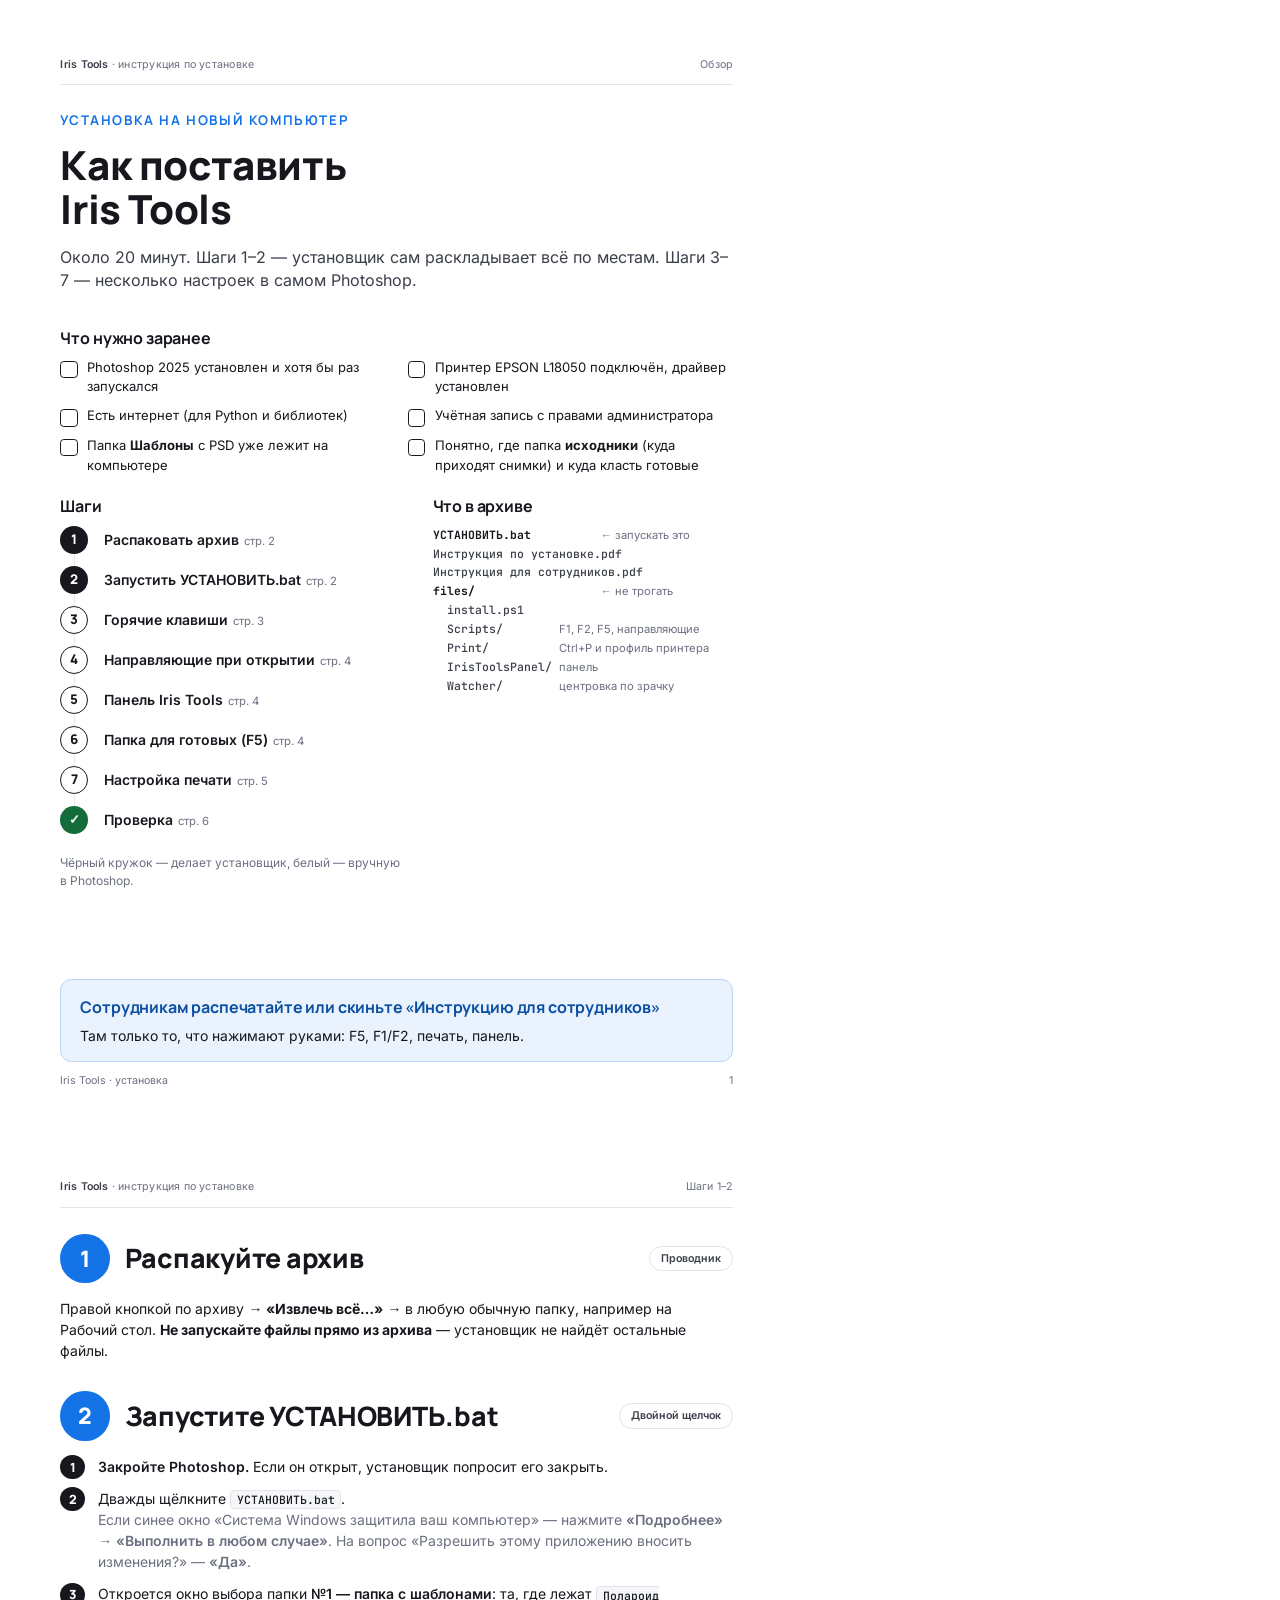
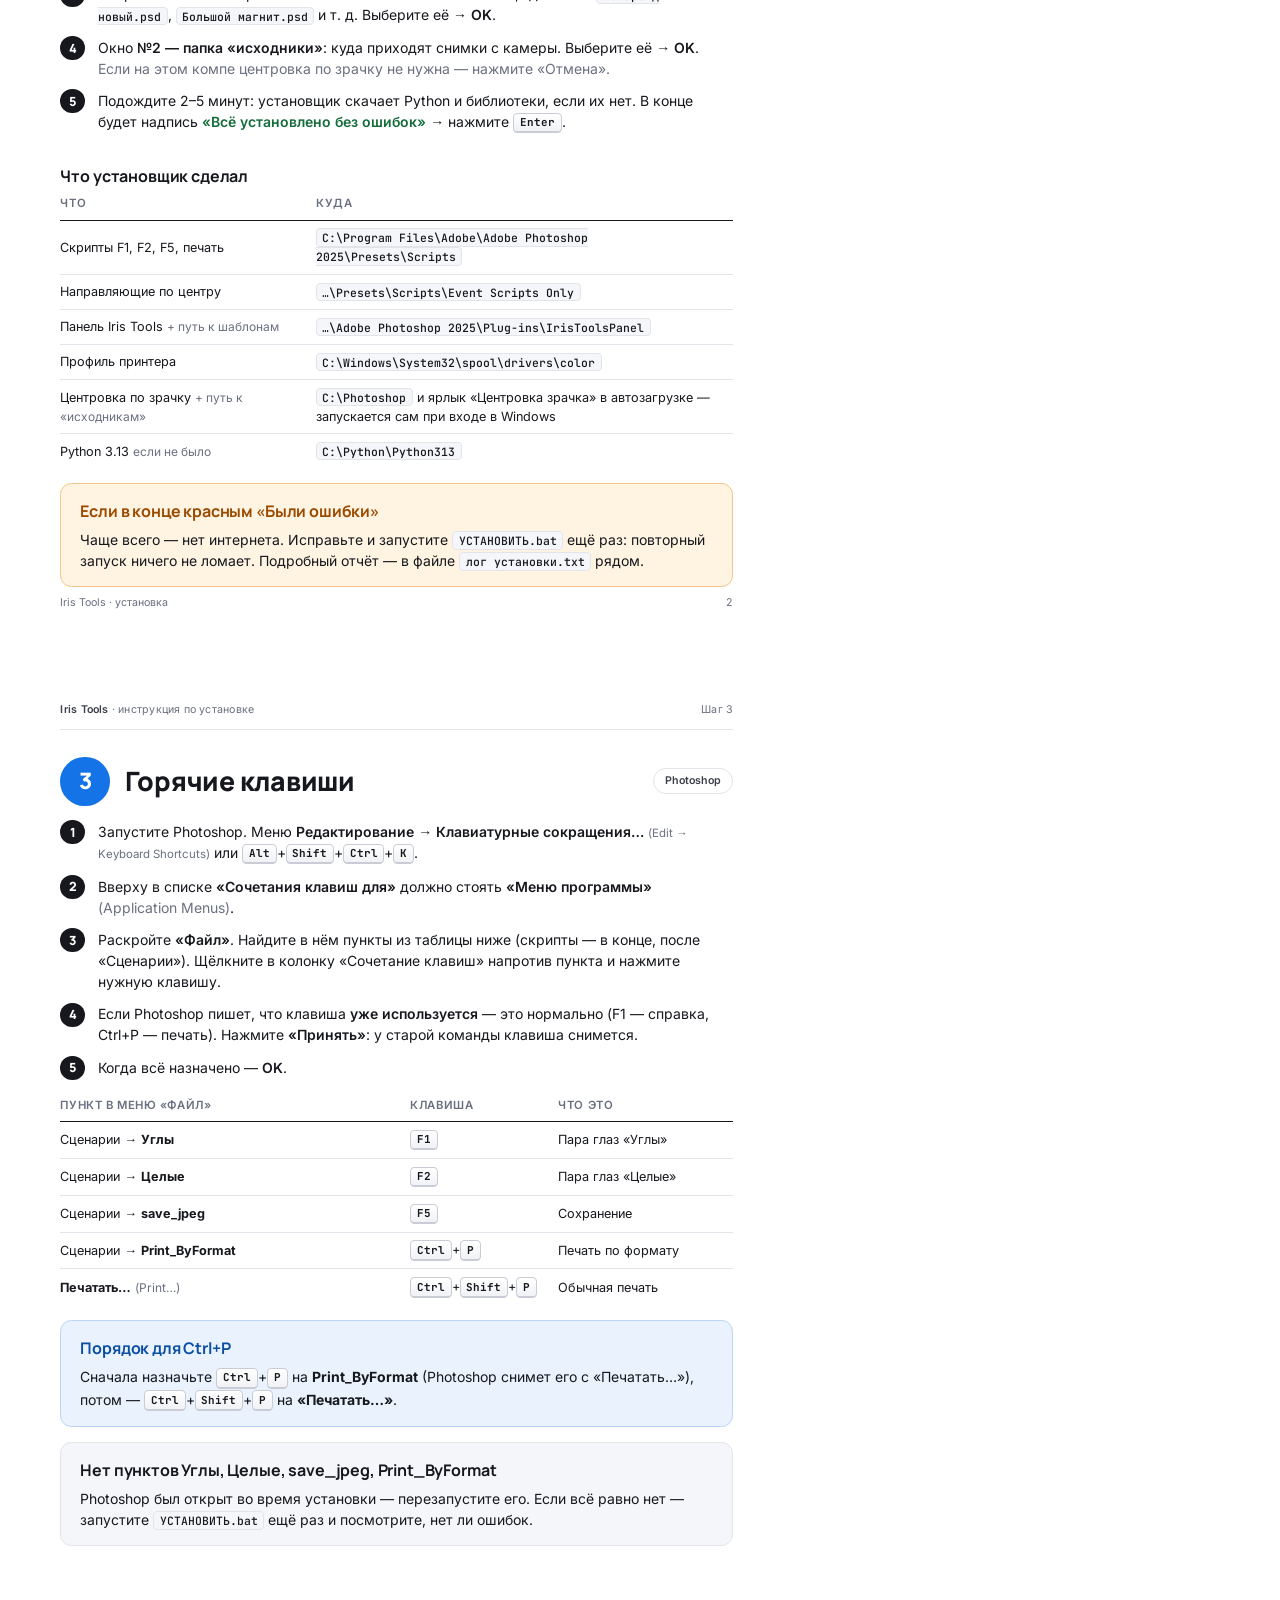
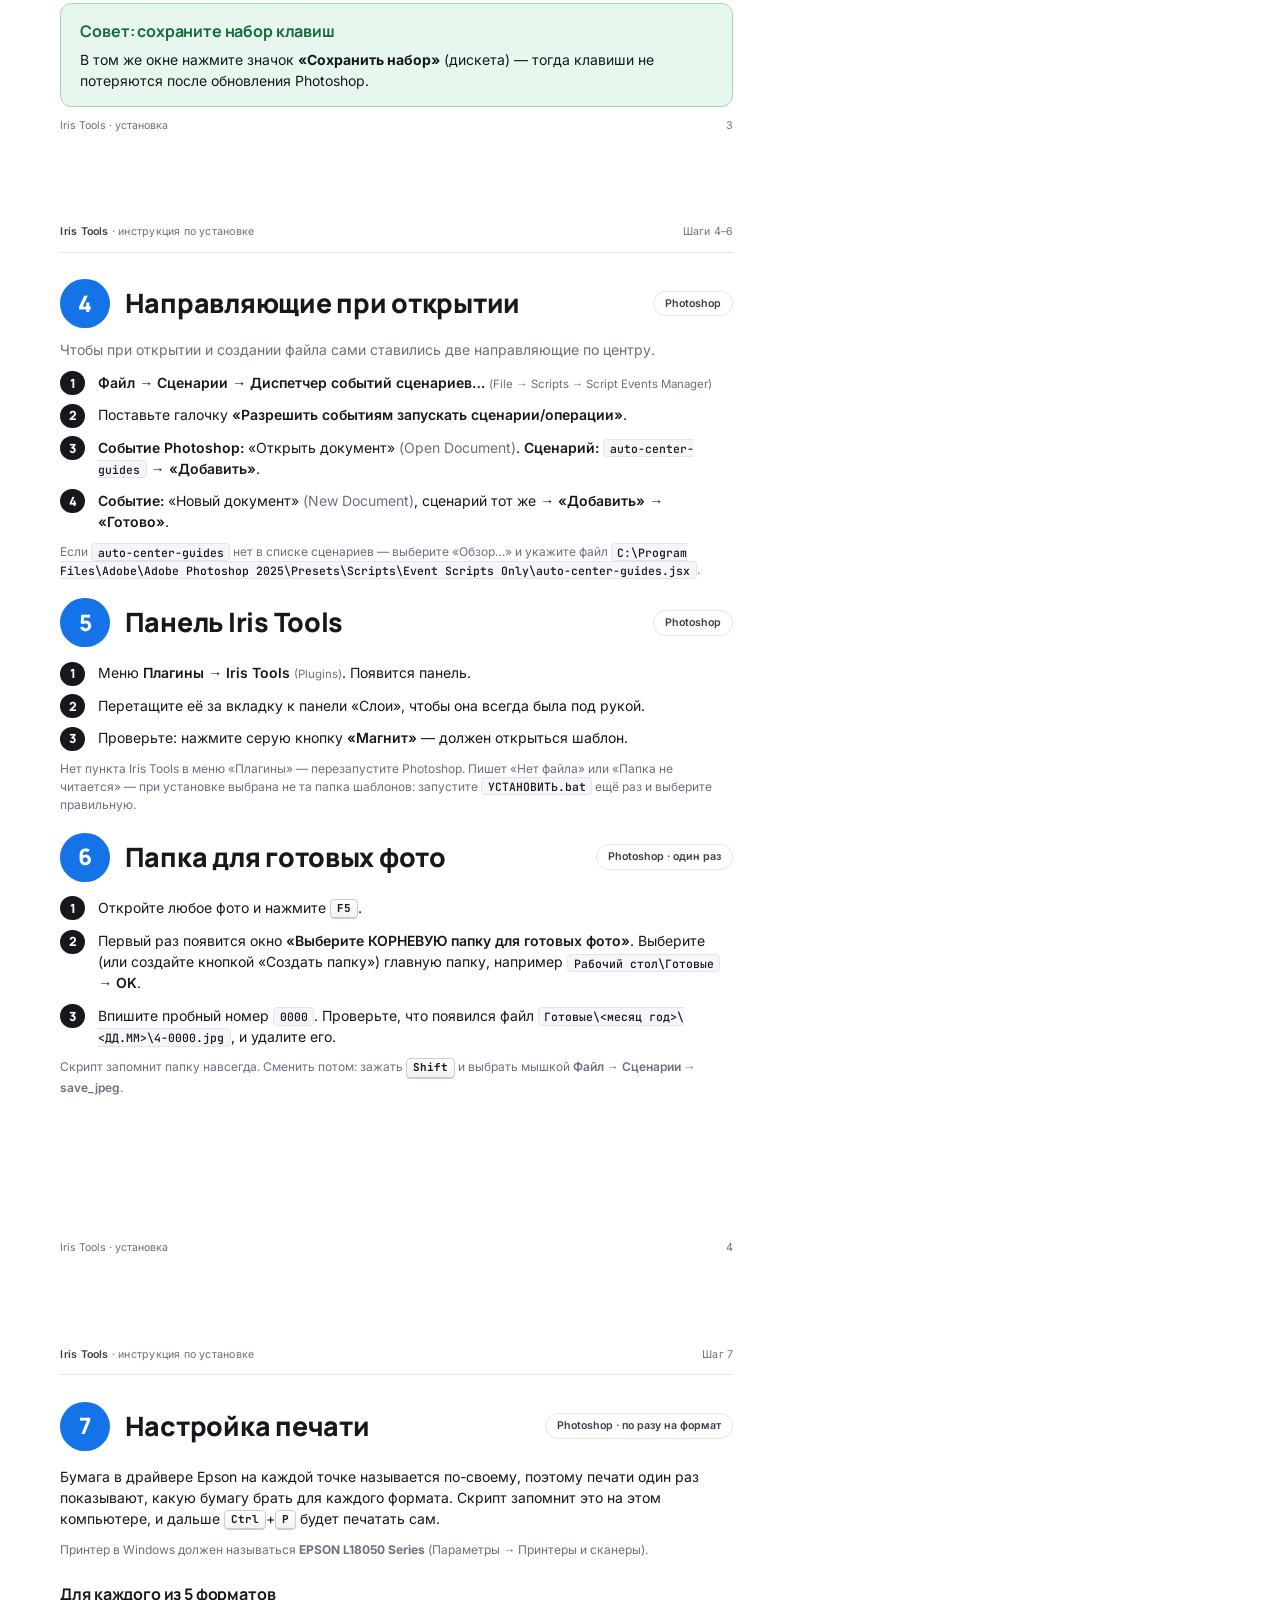
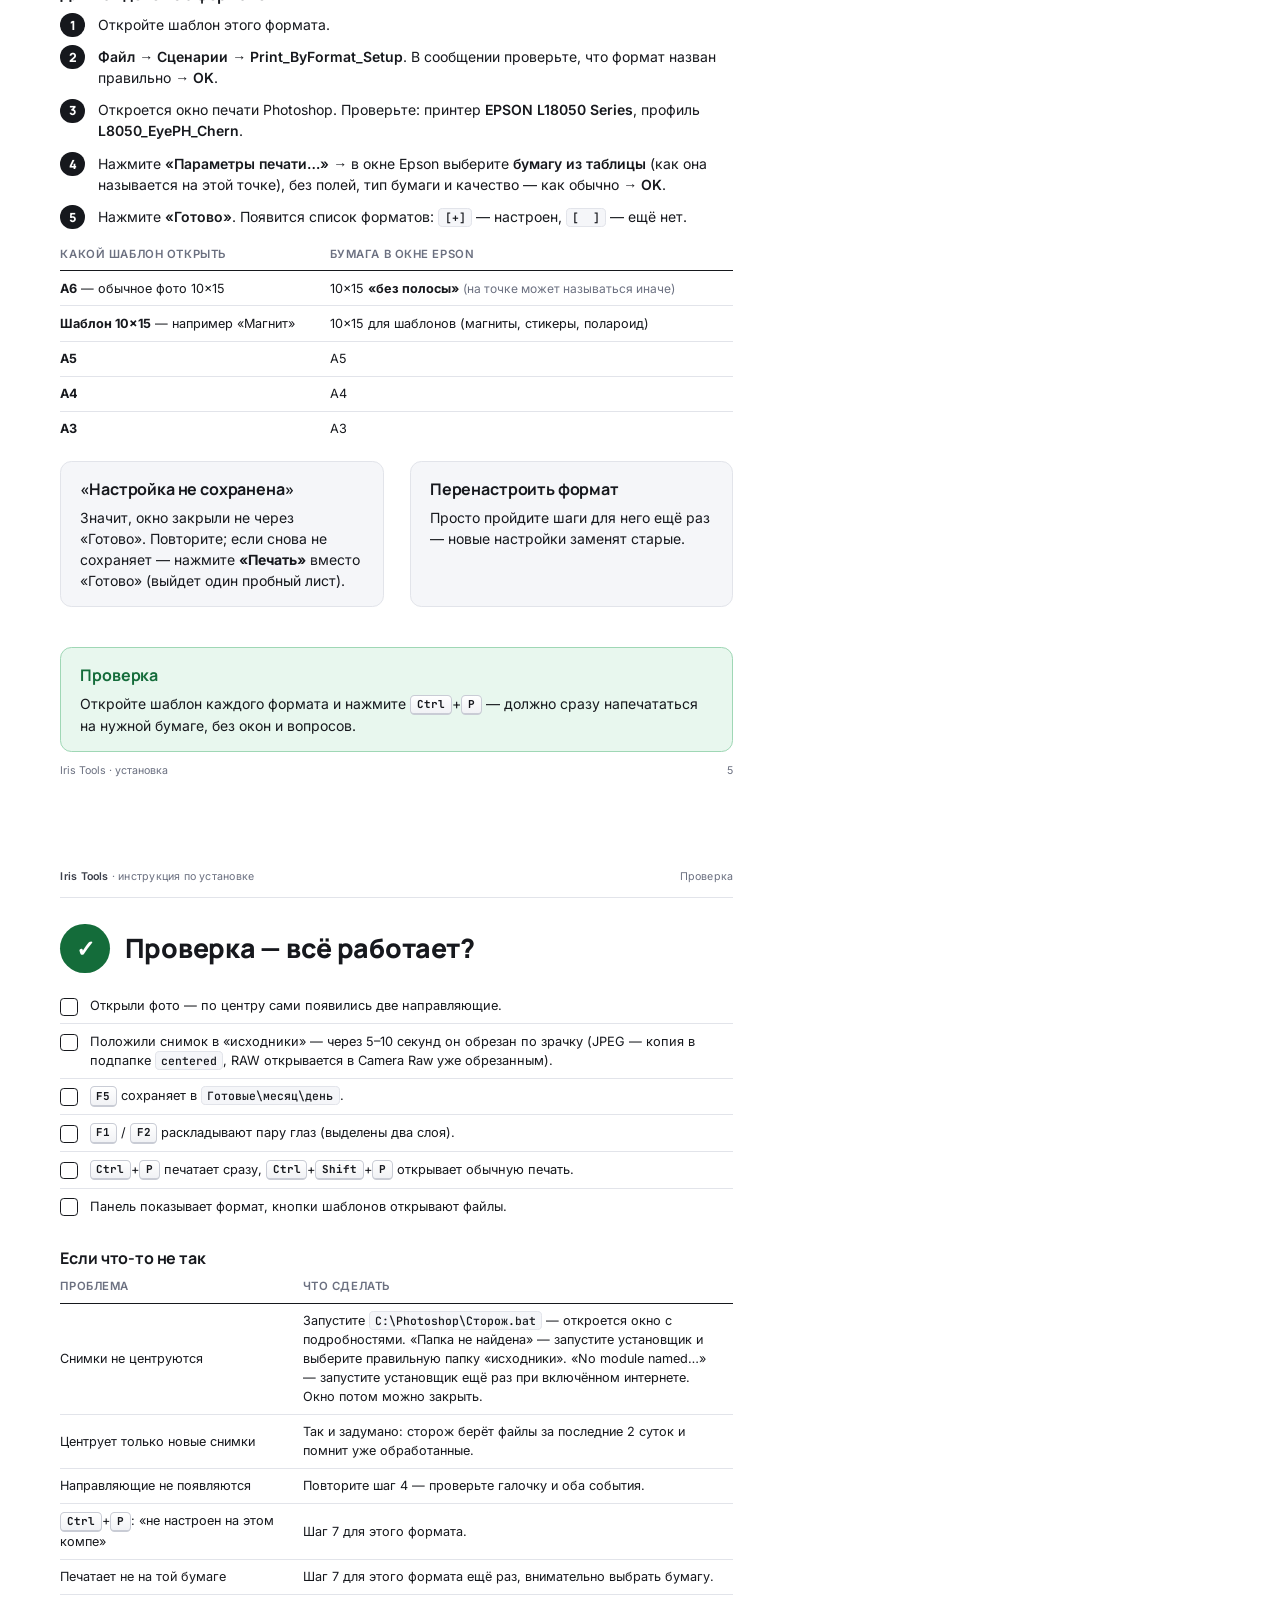
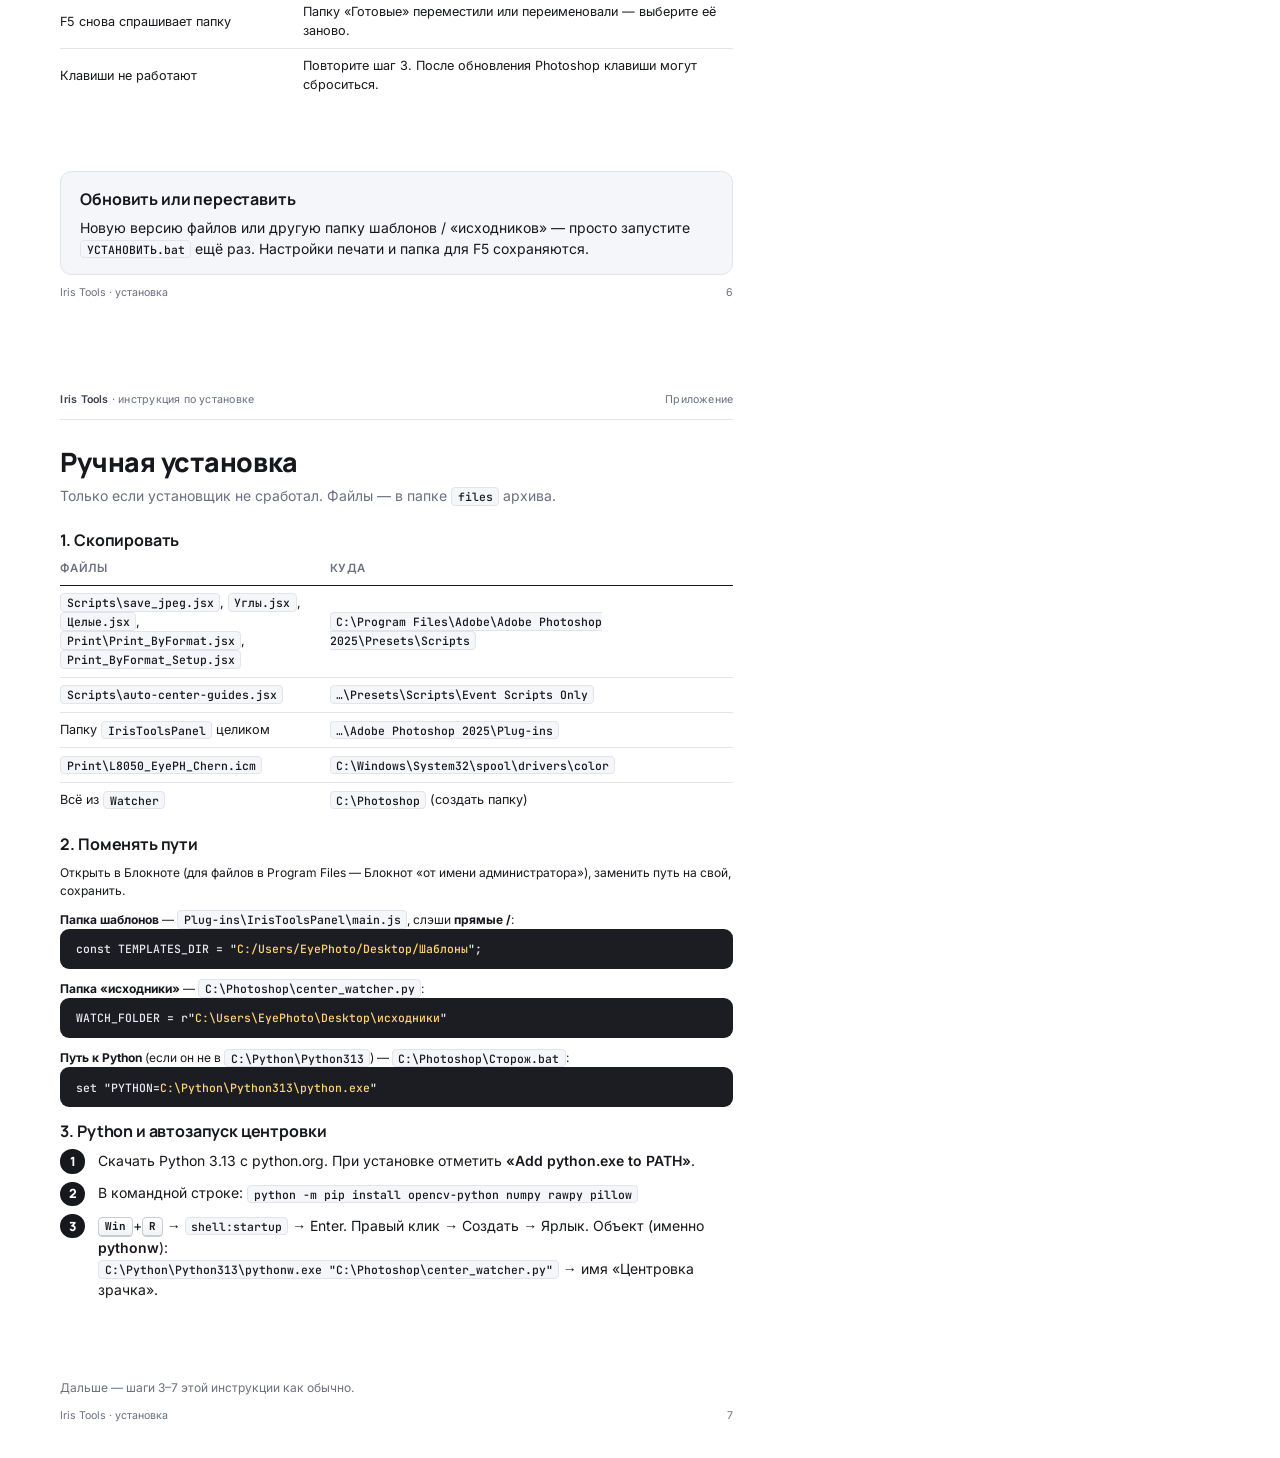
==== docs/install.html @ a79045b7 "Iris Tools bundle: one-click installer and staff/installation PDF guides - УСТАНОВИТЬ.bat + files/in" ====
<!doctype html>
<html lang="ru">
<head>
<meta charset="utf-8">
<title>Iris Tools — инструкция по установке</title>
<link rel="stylesheet" href="style.css">
<style>
  .hero .kicker {
    font-family: "Manrope", sans-serif; font-weight: 700; font-size: 10pt;
    color: var(--accent); letter-spacing: .12em; text-transform: uppercase; margin-bottom: 3mm;
  }
  .hero h1 { margin-bottom: 4mm; }

  .need { display: grid; grid-template-columns: 1fr 1fr; gap: 2.5mm 6mm; margin-bottom: 5mm; }
  .need div { display: flex; gap: 2.5mm; font-size: 9.8pt; }
  .need div::before {
    content: ""; flex: none; width: 4mm; height: 4mm; margin-top: .8mm;
    border: 1.4px solid var(--ink); border-radius: 1mm;
  }

  .road { display: flex; flex-direction: column; gap: 0; }
  .road .st { display: flex; gap: 4mm; align-items: flex-start; position: relative; padding-bottom: 3.2mm; }
  .road .st:not(:last-child)::after {
    content: ""; position: absolute; left: 3.6mm; top: 7.6mm; bottom: 0; width: 1.4px; background: var(--line);
  }
  .road .num {
    flex: none; width: 7.4mm; height: 7.4mm; border-radius: 50%; background: var(--ink); color: #fff;
    font-family: "Manrope", sans-serif; font-weight: 800; font-size: 10pt;
    display: flex; align-items: center; justify-content: center;
  }
  .road .num.pc { background: #fff; color: var(--ink); border: 1.4px solid var(--ink); }
  .road .tx { padding-top: .8mm; }
  .road .tx b { font-weight: 600; }
  .road .tx .where { font-size: 8.5pt; color: var(--muted); margin-left: 1.5mm; }

  .filetree { font-family: "JetBrains Mono", monospace; font-size: 8.6pt; line-height: 1.65; margin: 0; white-space: pre; color: var(--ink-2); }
  .filetree b { color: var(--ink); font-weight: 700; }
  .filetree i { font-style: normal; color: var(--muted); font-family: "Inter", sans-serif; font-size: 8.4pt; }

  .stephead { display: flex; align-items: center; gap: 4mm; margin-bottom: 4mm; }
  .stephead .where {
    margin-left: auto; font-size: 8pt; font-weight: 600; padding: 1mm 3mm; border-radius: 10mm;
    border: 1px solid var(--line); color: var(--ink-2); white-space: nowrap;
  }
  .block { margin-bottom: 5mm; }

  .menu { font-weight: 600; }
  .menu .en { font-weight: 400; color: var(--muted); font-size: 8.6pt; }

  .check { list-style: none; padding: 0; margin: 0 0 4mm; }
  .check li { display: flex; gap: 3mm; padding: 2mm 0; border-bottom: 1px solid var(--line); font-size: 9.6pt; }
  .check li::before {
    content: ""; flex: none; width: 4.2mm; height: 4.2mm; margin-top: .5mm;
    border: 1.4px solid var(--ink); border-radius: 1mm;
  }
  .check li:last-child { border-bottom: none; }
</style>
</head>
<body>

<!-- ======================= 1. ОБЗОР ======================= -->
<section class="page">
  <div class="runhead"><span><b>Iris Tools</b> · инструкция по установке</span><span>Обзор</span></div>

  <div class="hero" style="margin-bottom:6mm">
    <div class="kicker">Установка на новый компьютер</div>
    <h1>Как поставить<br>Iris Tools</h1>
    <p class="lead">Около 20 минут. Шаги 1–2 — установщик сам раскладывает всё по местам. Шаги 3–7 — несколько настроек в самом Photoshop.</p>
  </div>

  <h3>Что нужно заранее</h3>
  <div class="need">
    <div><span>Photoshop 2025 установлен и хотя бы раз запускался</span></div>
    <div><span>Принтер EPSON L18050 подключён, драйвер установлен</span></div>
    <div><span>Есть интернет (для Python и библиотек)</span></div>
    <div><span>Учётная запись с правами администратора</span></div>
    <div><span>Папка <b>Шаблоны</b> с PSD уже лежит на компьютере</span></div>
    <div><span>Понятно, где папка <b>исходники</b> (куда приходят снимки) и куда класть готовые</span></div>
  </div>

  <div class="cols">
    <div style="flex:1.15">
      <h3>Шаги</h3>
      <div class="road">
        <div class="st"><div class="num">1</div><div class="tx"><b>Распаковать архив</b><span class="where">стр. 2</span></div></div>
        <div class="st"><div class="num">2</div><div class="tx"><b>Запустить УСТАНОВИТЬ.bat</b><span class="where">стр. 2</span></div></div>
        <div class="st"><div class="num pc">3</div><div class="tx"><b>Горячие клавиши</b><span class="where">стр. 3</span></div></div>
        <div class="st"><div class="num pc">4</div><div class="tx"><b>Направляющие при открытии</b><span class="where">стр. 4</span></div></div>
        <div class="st"><div class="num pc">5</div><div class="tx"><b>Панель Iris Tools</b><span class="where">стр. 4</span></div></div>
        <div class="st"><div class="num pc">6</div><div class="tx"><b>Папка для готовых (F5)</b><span class="where">стр. 4</span></div></div>
        <div class="st"><div class="num pc">7</div><div class="tx"><b>Настройка печати</b><span class="where">стр. 5</span></div></div>
        <div class="st"><div class="num" style="background:var(--ok)">✓</div><div class="tx"><b>Проверка</b><span class="where">стр. 6</span></div></div>
      </div>
      <p class="small muted" style="margin-top:2mm">Чёрный кружок — делает установщик, белый — вручную в Photoshop.</p>
    </div>
    <div>
      <h3>Что в архиве</h3>
<pre class="filetree"><b>УСТАНОВИТЬ.bat</b>          <i>← запускать это</i>
Инструкция по установке.pdf
Инструкция для сотрудников.pdf
<b>files/</b>                  <i>← не трогать</i>
  install.ps1
  Scripts/        <i>F1, F2, F5, направляющие</i>
  Print/          <i>Ctrl+P и профиль принтера</i>
  IrisToolsPanel/ <i>панель</i>
  Watcher/        <i>центровка по зрачку</i></pre>
    </div>
  </div>

  <div class="callout info mt-auto mb0">
    <h3>Сотрудникам распечатайте или скиньте «Инструкцию для сотрудников»</h3>
    <p>Там только то, что нажимают руками: F5, F1/F2, печать, панель.</p>
  </div>
  <div class="folio"><span>Iris Tools · установка</span><span>1</span></div>
</section>

<!-- ======================= 2. УСТАНОВЩИК ======================= -->
<section class="page">
  <div class="runhead"><span><b>Iris Tools</b> · инструкция по установке</span><span>Шаги 1–2</span></div>

  <div class="block">
    <div class="stephead"><div class="step-no">1</div><h2>Распакуйте архив</h2><span class="where">Проводник</span></div>
    <p>Правой кнопкой по архиву → <b>«Извлечь всё…»</b> → в любую обычную папку, например на Рабочий стол. <b>Не запускайте файлы прямо из архива</b> — установщик не найдёт остальные файлы.</p>
  </div>

  <div class="block">
    <div class="stephead"><div class="step-no">2</div><h2>Запустите УСТАНОВИТЬ.bat</h2><span class="where">Двойной щелчок</span></div>
    <ol class="steps">
      <li><b>Закройте Photoshop.</b> Если он открыт, установщик попросит его закрыть.</li>
      <li>Дважды щёлкните <code>УСТАНОВИТЬ.bat</code>.<br>
        <span class="muted">Если синее окно «Система Windows защитила ваш компьютер» — нажмите <b>«Подробнее»</b> → <b>«Выполнить в любом случае»</b>. На вопрос «Разрешить этому приложению вносить изменения?» — <b>«Да»</b>.</span></li>
      <li>Откроется окно выбора папки <b>№1 — папка с шаблонами</b>: та, где лежат <code>Полароид новый.psd</code>, <code>Большой магнит.psd</code> и т. д. Выберите её → <b>OK</b>.</li>
      <li>Окно <b>№2 — папка «исходники»</b>: куда приходят снимки с камеры. Выберите её → <b>OK</b>.<br>
        <span class="muted">Если на этом компе центровка по зрачку не нужна — нажмите «Отмена».</span></li>
      <li>Подождите 2–5 минут: установщик скачает Python и библиотеки, если их нет. В конце будет надпись <b style="color:var(--ok)">«Всё установлено без ошибок»</b> → нажмите <span class="key">Enter</span>.</li>
    </ol>
  </div>

  <h3>Что установщик сделал</h3>
  <table class="t">
    <thead><tr><th style="width:38%">Что</th><th>Куда</th></tr></thead>
    <tbody>
      <tr><td>Скрипты F1, F2, F5, печать</td><td><code>C:\Program Files\Adobe\Adobe Photoshop 2025\Presets\Scripts</code></td></tr>
      <tr><td>Направляющие по центру</td><td><code>…\Presets\Scripts\Event Scripts Only</code></td></tr>
      <tr><td>Панель Iris Tools <span class="muted small">+ путь к шаблонам</span></td><td><code>…\Adobe Photoshop 2025\Plug-ins\IrisToolsPanel</code></td></tr>
      <tr><td>Профиль принтера</td><td><code>C:\Windows\System32\spool\drivers\color</code></td></tr>
      <tr><td>Центровка по зрачку <span class="muted small">+ путь к «исходникам»</span></td><td><code>C:\Photoshop</code> и ярлык «Центровка зрачка» в автозагрузке — запускается сам при входе в Windows</td></tr>
      <tr><td>Python 3.13 <span class="muted small">если не было</span></td><td><code>C:\Python\Python313</code></td></tr>
    </tbody>
  </table>

  <div class="callout important mt-auto mb0">
    <h3>Если в конце красным «Были ошибки»</h3>
    <p>Чаще всего — нет интернета. Исправьте и запустите <code>УСТАНОВИТЬ.bat</code> ещё раз: повторный запуск ничего не ломает. Подробный отчёт — в файле <code>лог установки.txt</code> рядом.</p>
  </div>
  <div class="folio"><span>Iris Tools · установка</span><span>2</span></div>
</section>

<!-- ======================= 3. ГОРЯЧИЕ КЛАВИШИ ======================= -->
<section class="page">
  <div class="runhead"><span><b>Iris Tools</b> · инструкция по установке</span><span>Шаг 3</span></div>

  <div class="stephead"><div class="step-no">3</div><h2>Горячие клавиши</h2><span class="where">Photoshop</span></div>

  <ol class="steps">
    <li>Запустите Photoshop. Меню <span class="menu">Редактирование → Клавиатурные сокращения… <span class="en">(Edit → Keyboard Shortcuts)</span></span> или <span class="key">Alt</span>+<span class="key">Shift</span>+<span class="key">Ctrl</span>+<span class="key">K</span>.</li>
    <li>Вверху в списке <b>«Сочетания клавиш для»</b> должно стоять <b>«Меню программы»</b> <span class="muted">(Application Menus)</span>.</li>
    <li>Раскройте <b>«Файл»</b>. Найдите в нём пункты из таблицы ниже (скрипты — в конце, после «Сценарии»). Щёлкните в колонку «Сочетание клавиш» напротив пункта и нажмите нужную клавишу.</li>
    <li>Если Photoshop пишет, что клавиша <b>уже используется</b> — это нормально (F1 — справка, Ctrl+P — печать). Нажмите <b>«Принять»</b>: у старой команды клавиша снимется.</li>
    <li>Когда всё назначено — <b>OK</b>.</li>
  </ol>

  <table class="t" style="margin-top:2mm">
    <thead><tr><th style="width:52%">Пункт в меню «Файл»</th><th style="width:22%">Клавиша</th><th>Что это</th></tr></thead>
    <tbody>
      <tr><td>Сценарии → <b>Углы</b></td><td><span class="key">F1</span></td><td>Пара глаз «Углы»</td></tr>
      <tr><td>Сценарии → <b>Целые</b></td><td><span class="key">F2</span></td><td>Пара глаз «Целые»</td></tr>
      <tr><td>Сценарии → <b>save_jpeg</b></td><td><span class="key">F5</span></td><td>Сохранение</td></tr>
      <tr><td>Сценарии → <b>Print_ByFormat</b></td><td><span class="key">Ctrl</span>+<span class="key">P</span></td><td>Печать по формату</td></tr>
      <tr><td><b>Печатать…</b> <span class="muted small">(Print…)</span></td><td><span class="key">Ctrl</span>+<span class="key">Shift</span>+<span class="key">P</span></td><td>Обычная печать</td></tr>
    </tbody>
  </table>

  <div class="callout info">
    <h3>Порядок для Ctrl+P</h3>
    <p>Сначала назначьте <span class="key">Ctrl</span>+<span class="key">P</span> на <b>Print_ByFormat</b> (Photoshop снимет его с «Печатать…»), потом — <span class="key">Ctrl</span>+<span class="key">Shift</span>+<span class="key">P</span> на <b>«Печатать…»</b>.</p>
  </div>

  <div class="callout">
    <h3>Нет пунктов Углы, Целые, save_jpeg, Print_ByFormat</h3>
    <p>Photoshop был открыт во время установки — перезапустите его. Если всё равно нет — запустите <code>УСТАНОВИТЬ.bat</code> ещё раз и посмотрите, нет ли ошибок.</p>
  </div>

  <div class="callout good mt-auto mb0">
    <h3>Совет: сохраните набор клавиш</h3>
    <p>В том же окне нажмите значок <b>«Сохранить набор»</b> (дискета) — тогда клавиши не потеряются после обновления Photoshop.</p>
  </div>
  <div class="folio"><span>Iris Tools · установка</span><span>3</span></div>
</section>

<!-- ======================= 4. СОБЫТИЯ, ПАНЕЛЬ, F5 ======================= -->
<section class="page">
  <div class="runhead"><span><b>Iris Tools</b> · инструкция по установке</span><span>Шаги 4–6</span></div>

  <div class="block">
    <div class="stephead"><div class="step-no">4</div><h2>Направляющие при открытии</h2><span class="where">Photoshop</span></div>
    <p class="muted" style="margin-top:-1mm">Чтобы при открытии и создании файла сами ставились две направляющие по центру.</p>
    <ol class="steps">
      <li><span class="menu">Файл → Сценарии → Диспетчер событий сценариев… <span class="en">(File → Scripts → Script Events Manager)</span></span></li>
      <li>Поставьте галочку <b>«Разрешить событиям запускать сценарии/операции»</b>.</li>
      <li><b>Событие Photoshop:</b> «Открыть документ» <span class="muted">(Open Document)</span>. <b>Сценарий:</b> <code>auto-center-guides</code> → <b>«Добавить»</b>.</li>
      <li><b>Событие:</b> «Новый документ» <span class="muted">(New Document)</span>, сценарий тот же → <b>«Добавить»</b> → <b>«Готово»</b>.</li>
    </ol>
    <p class="small muted mb0">Если <code>auto-center-guides</code> нет в списке сценариев — выберите «Обзор…» и укажите файл <code>C:\Program Files\Adobe\Adobe Photoshop 2025\Presets\Scripts\Event Scripts Only\auto-center-guides.jsx</code>.</p>
  </div>

  <div class="block">
    <div class="stephead"><div class="step-no">5</div><h2>Панель Iris Tools</h2><span class="where">Photoshop</span></div>
    <ol class="steps">
      <li>Меню <span class="menu">Плагины → Iris Tools <span class="en">(Plugins)</span></span>. Появится панель.</li>
      <li>Перетащите её за вкладку к панели «Слои», чтобы она всегда была под рукой.</li>
      <li>Проверьте: нажмите серую кнопку <b>«Магнит»</b> — должен открыться шаблон.</li>
    </ol>
    <p class="small muted mb0">Нет пункта Iris Tools в меню «Плагины» — перезапустите Photoshop. Пишет «Нет файла» или «Папка не читается» — при установке выбрана не та папка шаблонов: запустите <code>УСТАНОВИТЬ.bat</code> ещё раз и выберите правильную.</p>
  </div>

  <div class="block mb0">
    <div class="stephead"><div class="step-no">6</div><h2>Папка для готовых фото</h2><span class="where">Photoshop · один раз</span></div>
    <ol class="steps">
      <li>Откройте любое фото и нажмите <span class="key">F5</span>.</li>
      <li>Первый раз появится окно <b>«Выберите КОРНЕВУЮ папку для готовых фото»</b>. Выберите (или создайте кнопкой «Создать папку») главную папку, например <code>Рабочий стол\Готовые</code> → <b>OK</b>.</li>
      <li>Впишите пробный номер <code>0000</code>. Проверьте, что появился файл <code>Готовые\&lt;месяц год&gt;\&lt;ДД.ММ&gt;\4-0000.jpg</code>, и удалите его.</li>
    </ol>
    <p class="small muted mb0">Скрипт запомнит папку навсегда. Сменить потом: зажать <span class="key">Shift</span> и выбрать мышкой <span class="menu">Файл → Сценарии → save_jpeg</span>.</p>
  </div>
  <div class="folio"><span>Iris Tools · установка</span><span>4</span></div>
</section>

<!-- ======================= 5. ПЕЧАТЬ ======================= -->
<section class="page">
  <div class="runhead"><span><b>Iris Tools</b> · инструкция по установке</span><span>Шаг 7</span></div>

  <div class="stephead"><div class="step-no">7</div><h2>Настройка печати</h2><span class="where">Photoshop · по разу на формат</span></div>

  <p>Бумага в драйвере Epson на каждой точке называется по-своему, поэтому печати один раз показывают, какую бумагу брать для каждого формата. Скрипт запомнит это на этом компьютере, и дальше <span class="key">Ctrl</span>+<span class="key">P</span> будет печатать сам.</p>

  <p class="small muted">Принтер в Windows должен называться <b>EPSON L18050 Series</b> (Параметры → Принтеры и сканеры).</p>

  <h3 style="margin-top:3mm">Для каждого из 5 форматов</h3>
  <ol class="steps">
    <li>Откройте шаблон этого формата.</li>
    <li><span class="menu">Файл → Сценарии → Print_ByFormat_Setup</span>. В сообщении проверьте, что формат назван правильно → <b>OK</b>.</li>
    <li>Откроется окно печати Photoshop. Проверьте: принтер <b>EPSON L18050 Series</b>, профиль <b>L8050_EyePH_Chern</b>.</li>
    <li>Нажмите <b>«Параметры печати…»</b> → в окне Epson выберите <b>бумагу из таблицы</b> (как она называется на этой точке), без полей, тип бумаги и качество — как обычно → <b>OK</b>.</li>
    <li>Нажмите <b>«Готово»</b>. Появится список форматов: <code>[+]</code> — настроен, <code>[&nbsp;&nbsp;]</code> — ещё нет.</li>
  </ol>

  <table class="t" style="margin-top:2mm">
    <thead><tr><th style="width:40%">Какой шаблон открыть</th><th>Бумага в окне Epson</th></tr></thead>
    <tbody>
      <tr><td><b>A6</b> — обычное фото 10×15</td><td>10×15 <b>«без полосы»</b> <span class="muted small">(на точке может называться иначе)</span></td></tr>
      <tr><td><b>Шаблон 10×15</b> — например «Магнит»</td><td>10×15 для шаблонов (магниты, стикеры, полароид)</td></tr>
      <tr><td><b>A5</b></td><td>A5</td></tr>
      <tr><td><b>A4</b></td><td>A4</td></tr>
      <tr><td><b>A3</b></td><td>A3</td></tr>
    </tbody>
  </table>

  <div class="cols">
    <div class="callout">
      <h3>«Настройка не сохранена»</h3>
      <p>Значит, окно закрыли не через «Готово». Повторите; если снова не сохраняет — нажмите <b>«Печать»</b> вместо «Готово» (выйдет один пробный лист).</p>
    </div>
    <div class="callout">
      <h3>Перенастроить формат</h3>
      <p>Просто пройдите шаги для него ещё раз — новые настройки заменят старые.</p>
    </div>
  </div>

  <div class="callout good mt-auto mb0">
    <h3>Проверка</h3>
    <p>Откройте шаблон каждого формата и нажмите <span class="key">Ctrl</span>+<span class="key">P</span> — должно сразу напечататься на нужной бумаге, без окон и вопросов.</p>
  </div>
  <div class="folio"><span>Iris Tools · установка</span><span>5</span></div>
</section>

<!-- ======================= 6. ПРОВЕРКА И ПРОБЛЕМЫ ======================= -->
<section class="page">
  <div class="runhead"><span><b>Iris Tools</b> · инструкция по установке</span><span>Проверка</span></div>

  <div class="stephead"><div class="step-no" style="background:var(--ok)">✓</div><h2>Проверка — всё работает?</h2></div>
  <ul class="check">
    <li><span>Открыли фото — по центру сами появились две направляющие.</span></li>
    <li><span>Положили снимок в «исходники» — через 5–10 секунд он обрезан по зрачку (JPEG — копия в подпапке <code>centered</code>, RAW открывается в Camera Raw уже обрезанным).</span></li>
    <li><span><span class="key">F5</span> сохраняет в <code>Готовые\месяц\день</code>.</span></li>
    <li><span><span class="key">F1</span> / <span class="key">F2</span> раскладывают пару глаз (выделены два слоя).</span></li>
    <li><span><span class="key">Ctrl</span>+<span class="key">P</span> печатает сразу, <span class="key">Ctrl</span>+<span class="key">Shift</span>+<span class="key">P</span> открывает обычную печать.</span></li>
    <li><span>Панель показывает формат, кнопки шаблонов открывают файлы.</span></li>
  </ul>

  <h3 style="margin-top:2mm">Если что-то не так</h3>
  <table class="t">
    <thead><tr><th style="width:36%">Проблема</th><th>Что сделать</th></tr></thead>
    <tbody>
      <tr><td>Снимки не центруются</td><td>Запустите <code>C:\Photoshop\Сторож.bat</code> — откроется окно с подробностями. «Папка не найдена» — запустите установщик и выберите правильную папку «исходники». «No module named…» — запустите установщик ещё раз при включённом интернете. Окно потом можно закрыть.</td></tr>
      <tr><td>Центрует только новые снимки</td><td>Так и задумано: сторож берёт файлы за последние 2 суток и помнит уже обработанные.</td></tr>
      <tr><td>Направляющие не появляются</td><td>Повторите шаг 4 — проверьте галочку и оба события.</td></tr>
      <tr><td><span class="key">Ctrl</span>+<span class="key">P</span>: «не настроен на этом компе»</td><td>Шаг 7 для этого формата.</td></tr>
      <tr><td>Печатает не на той бумаге</td><td>Шаг 7 для этого формата ещё раз, внимательно выбрать бумагу.</td></tr>
      <tr><td>F5 снова спрашивает папку</td><td>Папку «Готовые» переместили или переименовали — выберите её заново.</td></tr>
      <tr><td>Клавиши не работают</td><td>Повторите шаг 3. После обновления Photoshop клавиши могут сброситься.</td></tr>
    </tbody>
  </table>

  <div class="callout mt-auto mb0">
    <h3>Обновить или переставить</h3>
    <p>Новую версию файлов или другую папку шаблонов / «исходников» — просто запустите <code>УСТАНОВИТЬ.bat</code> ещё раз. Настройки печати и папка для F5 сохраняются.</p>
  </div>
  <div class="folio"><span>Iris Tools · установка</span><span>6</span></div>
</section>

<!-- ======================= 7. ВРУЧНУЮ ======================= -->
<section class="page">
  <div class="runhead"><span><b>Iris Tools</b> · инструкция по установке</span><span>Приложение</span></div>

  <h2 style="margin-bottom:2mm">Ручная установка</h2>
  <p class="muted">Только если установщик не сработал. Файлы — в папке <code>files</code> архива.</p>

  <h3 style="margin-top:3mm">1. Скопировать</h3>
  <table class="t">
    <thead><tr><th style="width:40%">Файлы</th><th>Куда</th></tr></thead>
    <tbody>
      <tr><td><code>Scripts\save_jpeg.jsx</code>, <code>Углы.jsx</code>, <code>Целые.jsx</code>,<br><code>Print\Print_ByFormat.jsx</code>, <code>Print_ByFormat_Setup.jsx</code></td><td><code>C:\Program Files\Adobe\Adobe Photoshop 2025\Presets\Scripts</code></td></tr>
      <tr><td><code>Scripts\auto-center-guides.jsx</code></td><td><code>…\Presets\Scripts\Event Scripts Only</code></td></tr>
      <tr><td>Папку <code>IrisToolsPanel</code> целиком</td><td><code>…\Adobe Photoshop 2025\Plug-ins</code></td></tr>
      <tr><td><code>Print\L8050_EyePH_Chern.icm</code></td><td><code>C:\Windows\System32\spool\drivers\color</code></td></tr>
      <tr><td>Всё из <code>Watcher</code></td><td><code>C:\Photoshop</code> (создать папку)</td></tr>
    </tbody>
  </table>

  <h3>2. Поменять пути</h3>
  <p class="small">Открыть в Блокноте (для файлов в Program Files — Блокнот «от имени администратора»), заменить путь на свой, сохранить.</p>
  <p class="small mb0"><b>Папка шаблонов</b> — <code>Plug-ins\IrisToolsPanel\main.js</code>, слэши <b>прямые /</b>:</p>
<pre class="code">const TEMPLATES_DIR = "<span class="hl">C:/Users/EyePhoto/Desktop/Шаблоны</span>";</pre>
  <p class="small mb0"><b>Папка «исходники»</b> — <code>C:\Photoshop\center_watcher.py</code>:</p>
<pre class="code">WATCH_FOLDER = r"<span class="hl">C:\Users\EyePhoto\Desktop\исходники</span>"</pre>
  <p class="small mb0"><b>Путь к Python</b> (если он не в <code>C:\Python\Python313</code>) — <code>C:\Photoshop\Сторож.bat</code>:</p>
<pre class="code">set "PYTHON=<span class="hl">C:\Python\Python313\python.exe</span>"</pre>

  <h3>3. Python и автозапуск центровки</h3>
  <ol class="steps">
    <li>Скачать Python 3.13 с python.org. При установке отметить <b>«Add python.exe to PATH»</b>.</li>
    <li>В командной строке: <code>python -m pip install opencv-python numpy rawpy pillow</code></li>
    <li><span class="key">Win</span>+<span class="key">R</span> → <code>shell:startup</code> → Enter. Правый клик → Создать → Ярлык. Объект (именно <b>pythonw</b>):<br><code>C:\Python\Python313\pythonw.exe "C:\Photoshop\center_watcher.py"</code> → имя «Центровка зрачка».</li>
  </ol>

  <p class="small muted mt-auto mb0">Дальше — шаги 3–7 этой инструкции как обычно.</p>
  <div class="folio"><span>Iris Tools · установка</span><span>7</span></div>
</section>

</body>
</html>
---- docs/style.css ----
@import url("fonts/fonts.css");

:root {
  --ink: #16181d;
  --ink-2: #3b3f4a;
  --muted: #6b7080;
  --line: #e2e4ea;
  --paper: #ffffff;
  --tint: #f5f6f9;
  --accent: #1473e6;
  --accent-ink: #0b4fa3;
  --accent-soft: #e9f2fd;
  --warn: #9a4b00;
  --warn-soft: #fff3e2;
  --warn-line: #f3c58a;
  --ok: #146c3a;
  --ok-soft: #e8f7ee;
  --ok-line: #9fd7b5;
  --bad: #b42318;
  --bad-soft: #fdecea;
}

@page { size: A4; margin: 0; }

* { box-sizing: border-box; }

html, body {
  margin: 0;
  padding: 0;
  background: var(--paper);
  color: var(--ink);
  font-family: "Inter", sans-serif;
  font-size: 10.5pt;
  line-height: 1.5;
  -webkit-print-color-adjust: exact;
  print-color-adjust: exact;
}

.page {
  width: 210mm;
  height: 297mm;
  padding: 15mm 16mm 16mm;
  position: relative;
  overflow: hidden;
  page-break-after: always;
  break-after: page;
  display: flex;
  flex-direction: column;
}
.page:last-child { page-break-after: auto; break-after: auto; }

/* ---------- колонтитулы ---------- */
.runhead {
  display: flex;
  justify-content: space-between;
  align-items: center;
  font-size: 8pt;
  color: var(--muted);
  letter-spacing: .02em;
  padding-bottom: 3mm;
  border-bottom: 1px solid var(--line);
  margin-bottom: 7mm;
}
.runhead b { color: var(--ink-2); font-weight: 600; }
.folio {
  position: absolute;
  bottom: 9mm;
  left: 16mm;
  right: 16mm;
  display: flex;
  justify-content: space-between;
  font-size: 8pt;
  color: var(--muted);
}

/* ---------- заголовки ---------- */
h1, h2, h3 {
  font-family: "Manrope", sans-serif;
  margin: 0;
  color: var(--ink);
  letter-spacing: -0.01em;
}
h1 { font-size: 30pt; font-weight: 800; line-height: 1.1; }
h2 { font-size: 20pt; font-weight: 800; line-height: 1.15; }
h3 { font-size: 12pt; font-weight: 700; margin-bottom: 2mm; }
p { margin: 0 0 3mm; }
.lead { font-size: 12pt; color: var(--ink-2); line-height: 1.45; }
.muted { color: var(--muted); }
.small { font-size: 9pt; }

.section-head {
  display: flex;
  align-items: center;
  gap: 5mm;
  margin-bottom: 5mm;
}
.section-head .keys { flex: none; }
.section-head .sub { color: var(--muted); font-size: 10.5pt; margin-top: 1mm; }

.step-no {
  flex: none;
  width: 13mm;
  height: 13mm;
  border-radius: 50%;
  background: var(--accent);
  color: #fff;
  font-family: "Manrope", sans-serif;
  font-weight: 800;
  font-size: 17pt;
  display: flex;
  align-items: center;
  justify-content: center;
}

/* ---------- клавиши ---------- */
.key {
  display: inline-flex;
  align-items: center;
  justify-content: center;
  min-width: 5.6mm;
  height: 5.4mm;
  padding: 0 1.5mm;
  border: 1px solid #c9ccd5;
  border-bottom-width: 2px;
  border-radius: 1.2mm;
  background: linear-gradient(#ffffff, #f1f2f5);
  font-family: "JetBrains Mono", monospace;
  font-weight: 700;
  font-size: 8.2pt;
  color: var(--ink);
  line-height: 1;
  white-space: nowrap;
  vertical-align: middle;
}
.key.big {
  min-width: 15mm;
  height: 15mm;
  padding: 0 4mm;
  font-size: 17pt;
  border-radius: 3mm;
  border-bottom-width: 4px;
}
.key.mid {
  min-width: 10mm;
  height: 10mm;
  padding: 0 3mm;
  font-size: 12pt;
  border-radius: 2.2mm;
  border-bottom-width: 3px;
}
.plus { color: var(--muted); font-weight: 600; margin: 0 1.2mm; }

/* ---------- шаги ---------- */
ol.steps {
  list-style: none;
  counter-reset: s;
  margin: 0;
  padding: 0;
}
ol.steps > li {
  counter-increment: s;
  position: relative;
  padding-left: 10mm;
  margin-bottom: 3mm;
}
ol.steps > li::before {
  content: counter(s);
  position: absolute;
  left: 0;
  top: -0.2mm;
  width: 6.4mm;
  height: 6.4mm;
  border-radius: 50%;
  background: var(--ink);
  color: #fff;
  font-family: "Manrope", sans-serif;
  font-weight: 800;
  font-size: 9.5pt;
  display: flex;
  align-items: center;
  justify-content: center;
}
ol.steps > li b { font-weight: 600; }

ul.dots { margin: 0 0 2mm; padding-left: 5mm; }
ul.dots li { margin-bottom: 1.4mm; }

/* ---------- плашки ---------- */
.callout {
  border-radius: 3mm;
  padding: 4mm 5mm;
  margin: 0 0 4mm;
  border: 1px solid var(--line);
  background: var(--tint);
}
.callout h3 { margin-bottom: 1.5mm; }
.callout p:last-child { margin-bottom: 0; }
.callout.important { background: var(--warn-soft); border-color: var(--warn-line); }
.callout.important h3 { color: var(--warn); }
.callout.good { background: var(--ok-soft); border-color: var(--ok-line); }
.callout.good h3 { color: var(--ok); }
.callout.info { background: var(--accent-soft); border-color: #b9d4f6; }
.callout.info h3 { color: var(--accent-ink); }
.callout .big-line {
  font-family: "Manrope", sans-serif;
  font-weight: 800;
  font-size: 14pt;
  line-height: 1.25;
  margin-bottom: 1.5mm;
}

/* ---------- сообщения ---------- */
.msgs { border-top: 1px solid var(--line); margin-top: auto; padding-top: 3mm; margin-bottom: 2mm; }
.msgs h3 { font-size: 9.5pt; color: var(--muted); text-transform: uppercase; letter-spacing: .06em; margin-bottom: 1.5mm; }
.msg {
  display: grid;
  grid-template-columns: 1fr 1fr;
  gap: 4mm;
  padding: 1.8mm 0;
  border-bottom: 1px dashed var(--line);
  font-size: 9pt;
  line-height: 1.42;
}
.msg:last-child { border-bottom: none; }
.msg .q {
  font-family: "Inter", sans-serif;
  font-weight: 500;
  color: var(--ink);
  padding-left: 3mm;
  border-left: 2.5px solid #c9ccd5;
}
.msg .a { color: var(--ink-2); }

/* ---------- код / пути ---------- */
code, .path {
  font-family: "JetBrains Mono", monospace;
  font-size: 8.6pt;
  background: var(--tint);
  border: 1px solid var(--line);
  border-radius: 1.2mm;
  padding: 0.2mm 1.4mm;
  color: var(--ink);
  word-break: normal;
  overflow-wrap: anywhere;
}
pre.code {
  font-family: "JetBrains Mono", monospace;
  font-size: 8.6pt;
  background: #1b1d23;
  color: #e9ebf0;
  border-radius: 2.4mm;
  padding: 3mm 4mm;
  margin: 0 0 3mm;
  white-space: pre-wrap;
  word-break: break-all;
}
pre.code .hl { color: #ffd479; }

/* ---------- таблицы ---------- */
table.t {
  width: 100%;
  border-collapse: collapse;
  font-size: 9.5pt;
  margin-bottom: 4mm;
}
table.t th {
  text-align: left;
  font-weight: 600;
  font-size: 8.5pt;
  color: var(--muted);
  text-transform: uppercase;
  letter-spacing: .05em;
  padding: 0 3mm 2mm 0;
  border-bottom: 1.5px solid var(--ink);
}
table.t td {
  padding: 2mm 3mm 2mm 0;
  border-bottom: 1px solid var(--line);
  vertical-align: middle;
}
table.t tr:last-child td { border-bottom: none; }
table.t td.nowrap { white-space: nowrap; }

/* ---------- сетка ---------- */
.cols { display: flex; gap: 7mm; }
.cols > * { flex: 1; min-width: 0; }
.mt-auto { margin-top: auto; }
.mb0 { margin-bottom: 0 !important; }

/* ---------- копия окна Windows ---------- */
.win {
  border: 1px solid #c7c9cf;
  border-radius: 2mm;
  background: #f3f3f3;
  box-shadow: 0 2mm 6mm rgba(0,0,0,.12);
  font-family: "Segoe UI", "Inter", sans-serif;
  overflow: hidden;
}
.win .bar {
  background: #ffffff;
  padding: 2.2mm 3.5mm;
  font-size: 8.5pt;
  display: flex;
  justify-content: space-between;
  border-bottom: 1px solid #e3e3e3;
}
.win .bar .x { color: #555; }
.win .body { padding: 4mm 4mm 4mm 5mm; display: flex; gap: 4mm; }
.win .text { flex: 1; font-size: 9pt; padding-top: 1mm; }
.win .btns { display: flex; flex-direction: column; gap: 2mm; }
.win .btn {
  width: 22mm;
  padding: 1.4mm 0;
  text-align: center;
  font-size: 8.5pt;
  background: #fdfdfd;
  border: 1px solid #c4c4c4;
  border-radius: 1mm;
}
.win .btn.def { border: 1.5px solid #0067c0; }
.win .input {
  margin: 0 4mm 4mm 5mm;
  background: #fff;
  border: 1px solid #d0d0d0;
  border-bottom: 2px solid #0067c0;
  padding: 1.6mm 2mm;
  font-size: 10pt;
  font-family: "Segoe UI", "Inter", sans-serif;
}
.caret { display: inline-block; width: 1px; height: 4mm; background: #111; vertical-align: -0.8mm; margin-left: .3mm; }
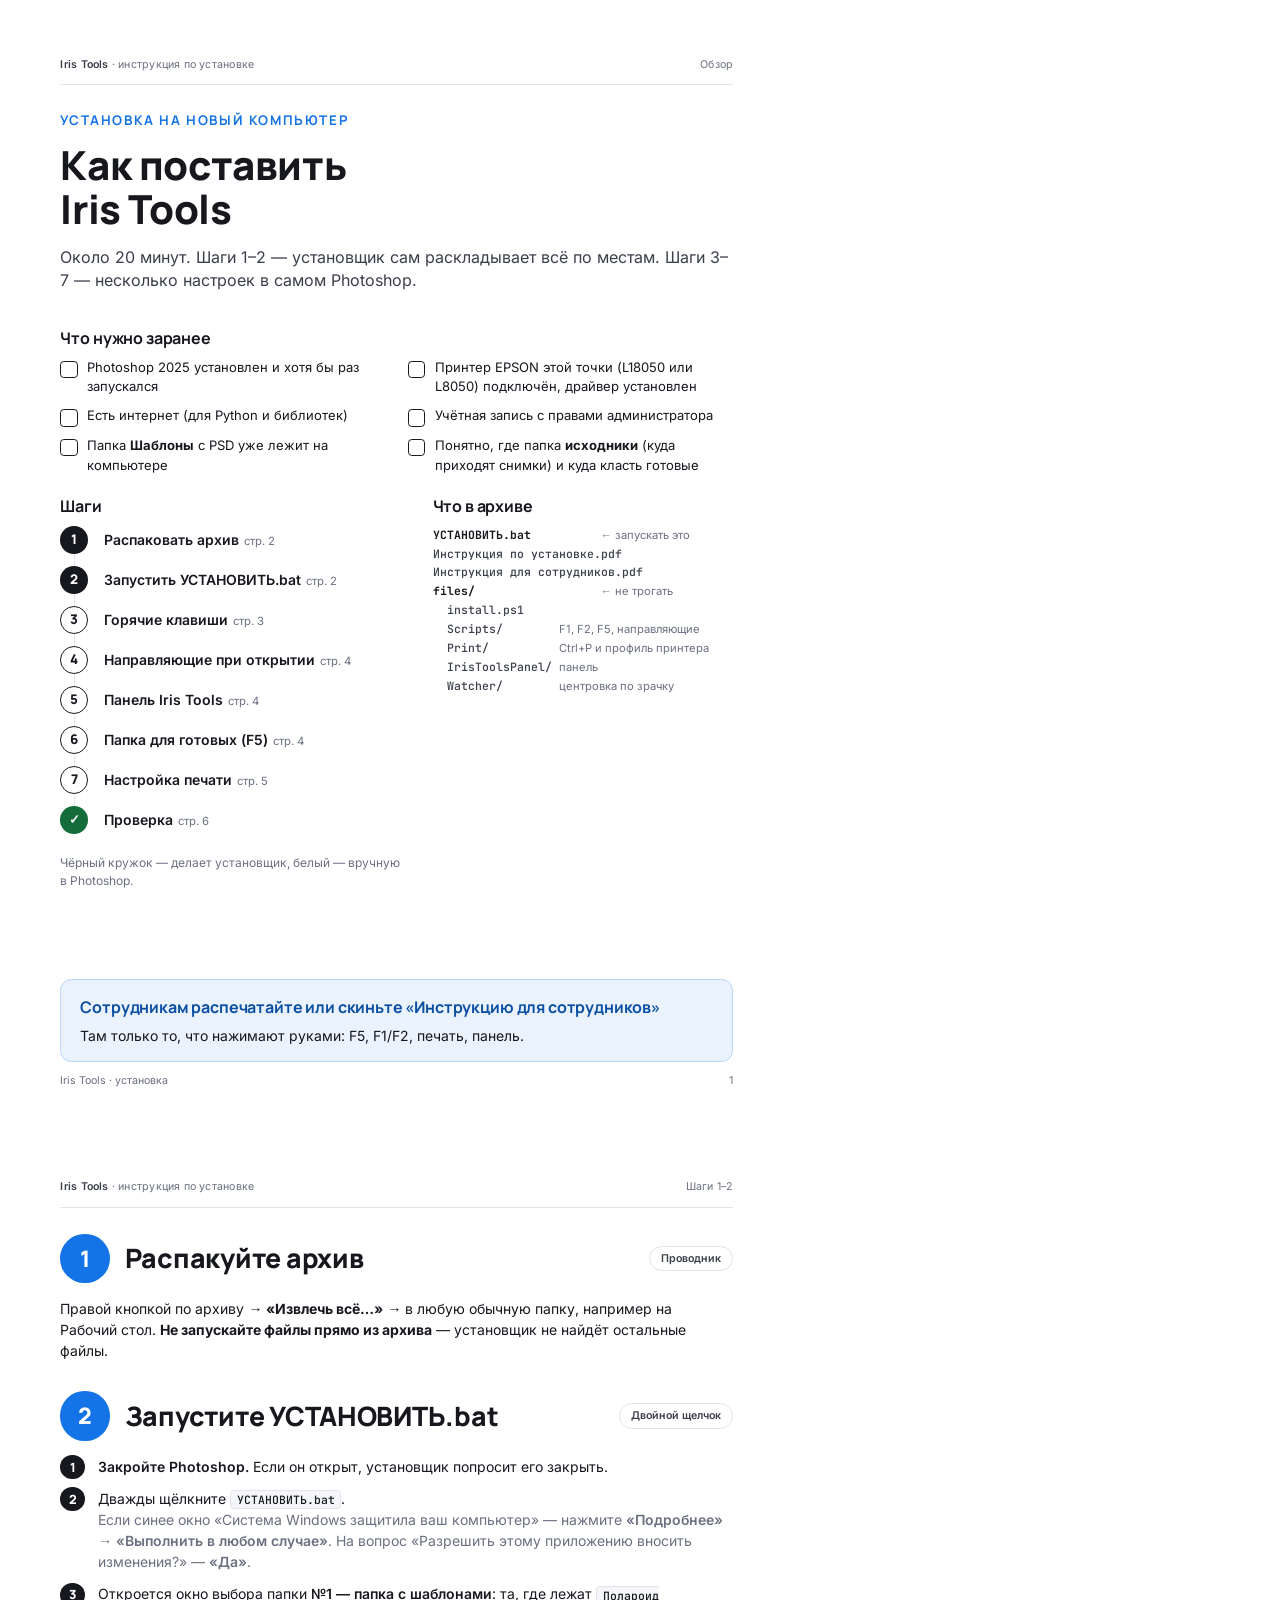
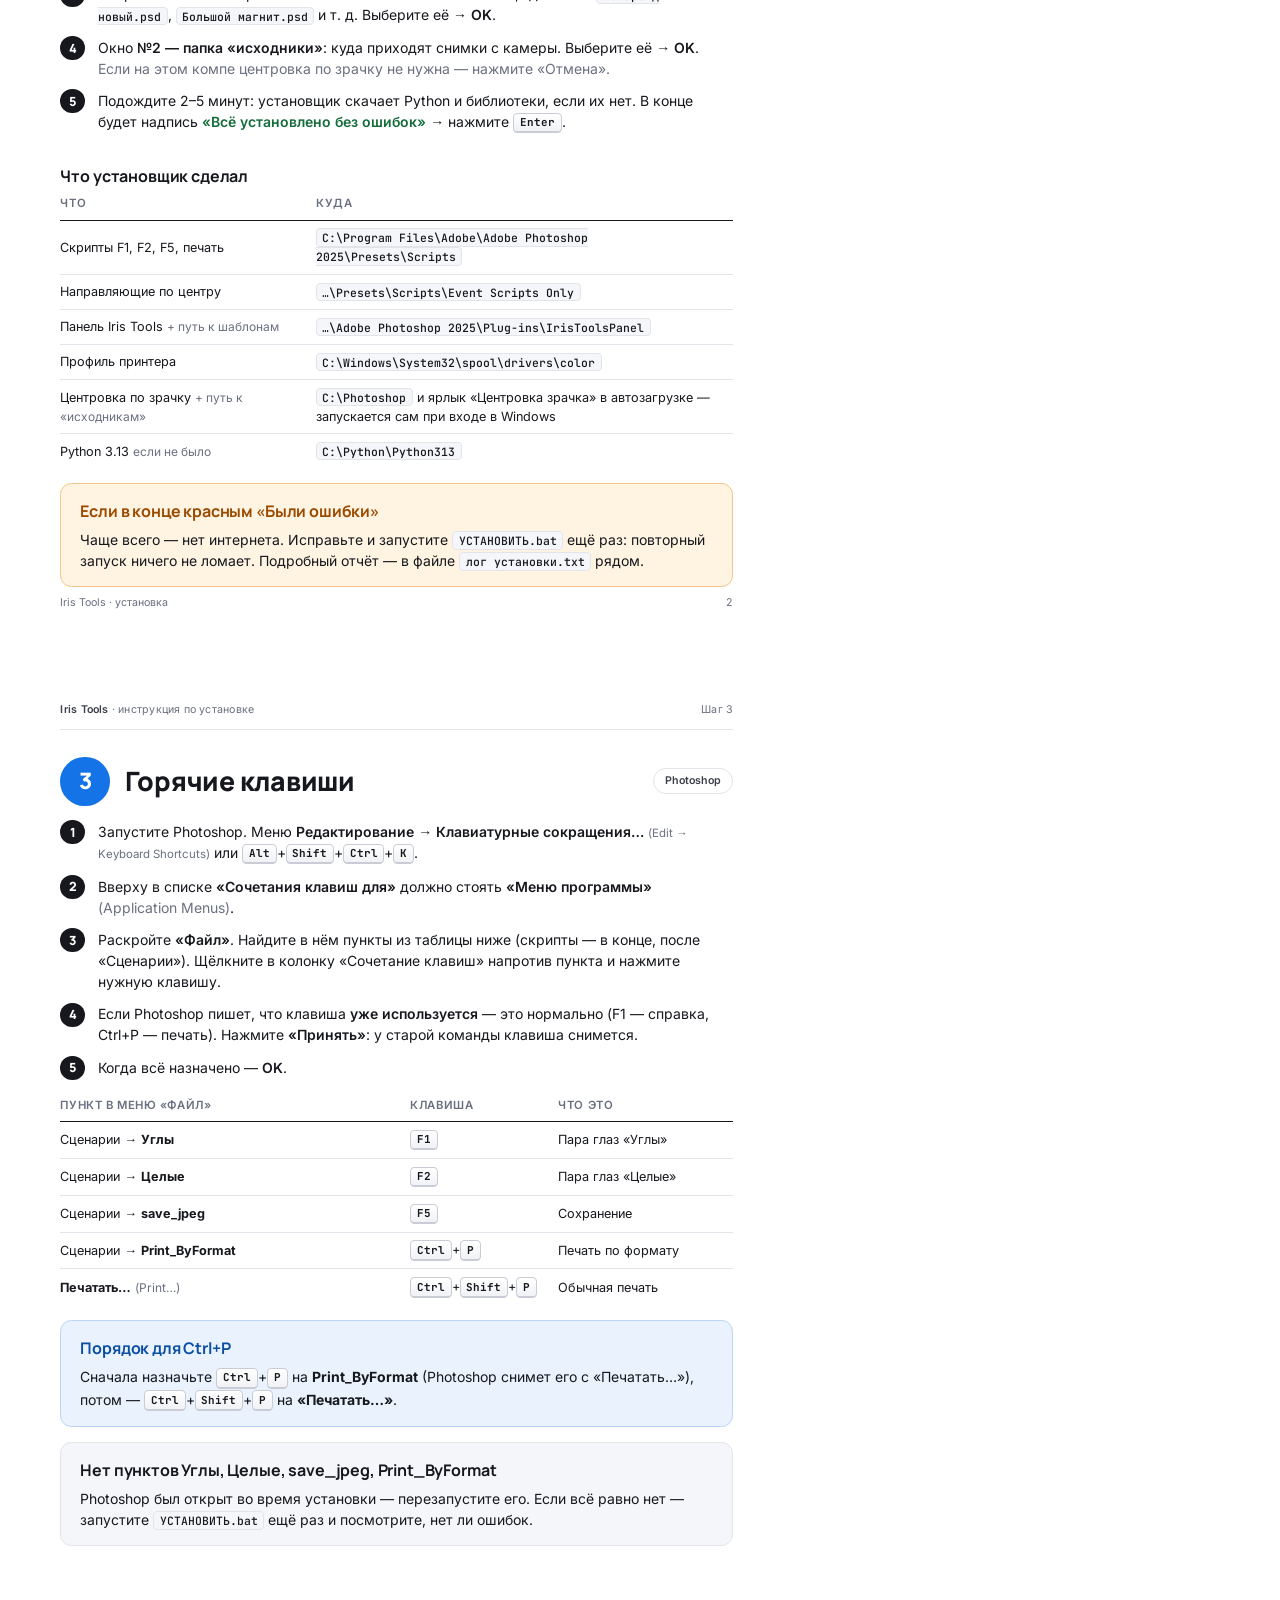
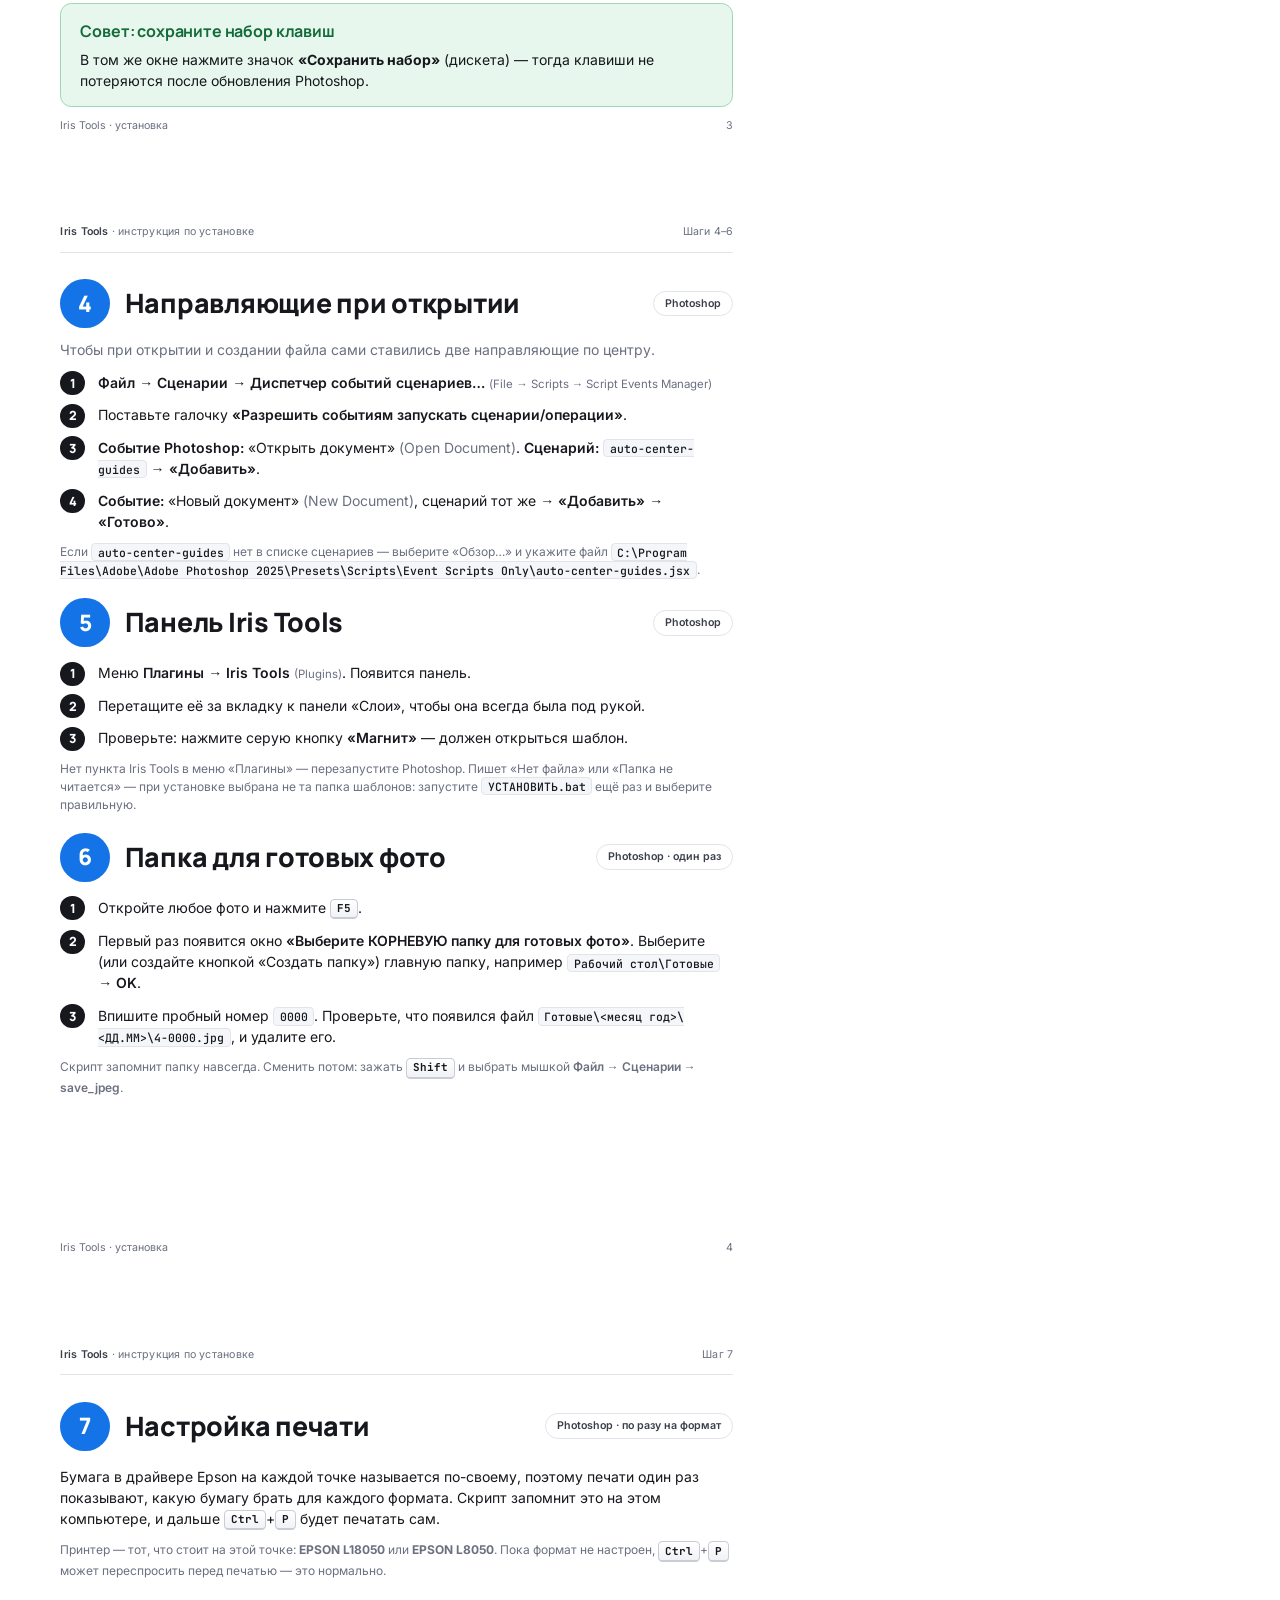
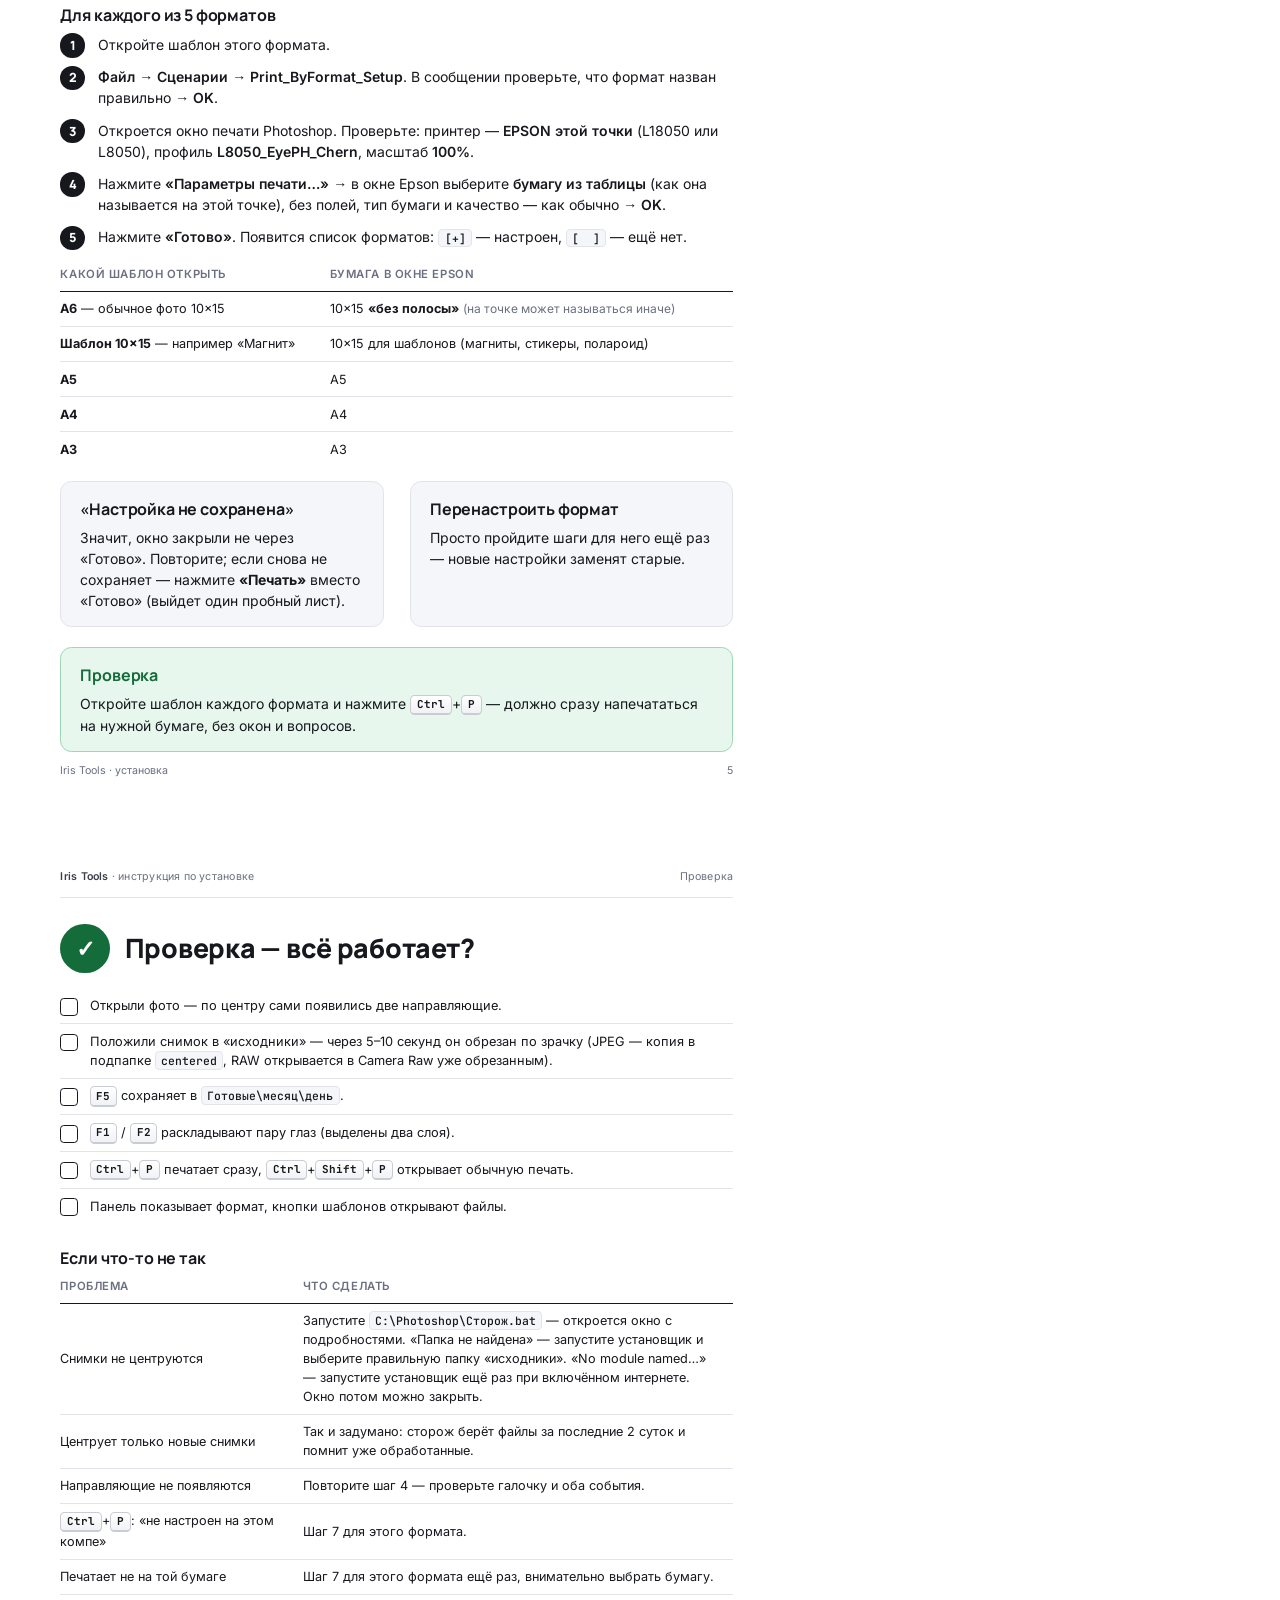
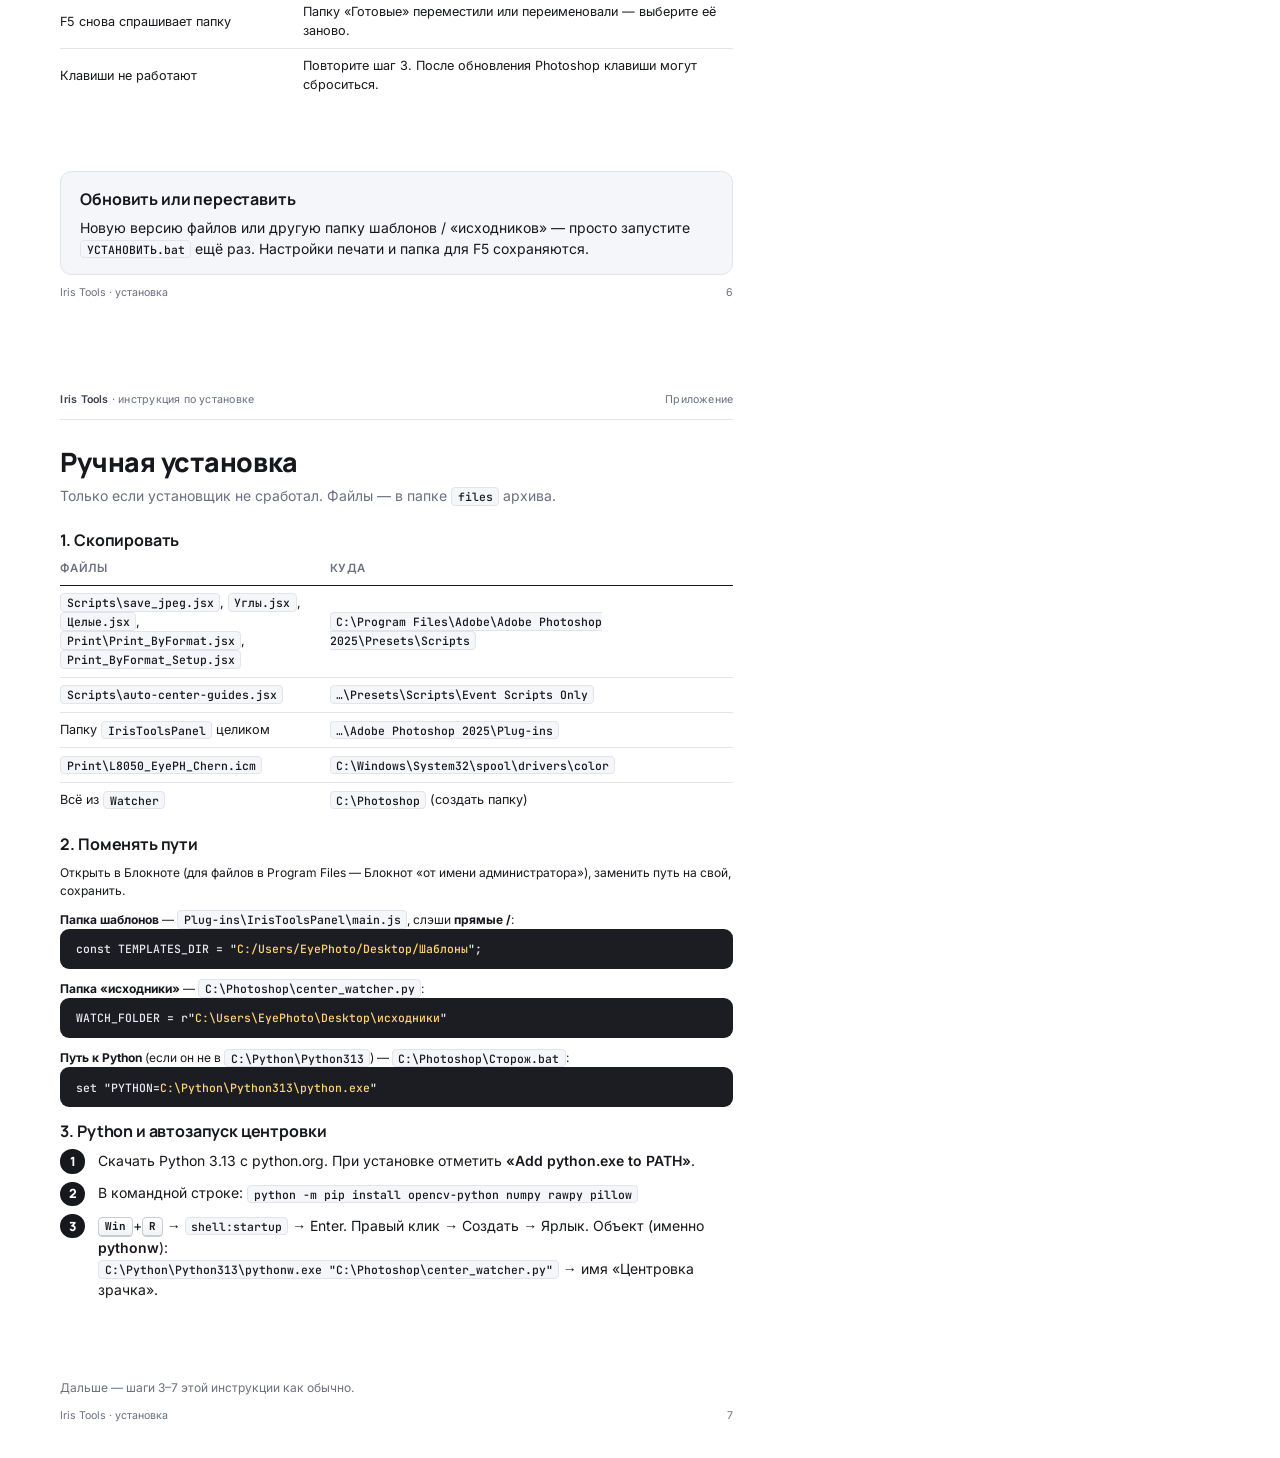
==== commit 88b50938: "Print_ByFormat: print at the document's own resolution, recover docs with a broken resolution The re" ====
--- a/docs/install.html
+++ b/docs/install.html
@@ -71,7 +71,7 @@
   <h3>Что нужно заранее</h3>
   <div class="need">
     <div><span>Photoshop 2025 установлен и хотя бы раз запускался</span></div>
-    <div><span>Принтер EPSON L18050 подключён, драйвер установлен</span></div>
+    <div><span>Принтер EPSON этой точки (L18050 или L8050) подключён, драйвер установлен</span></div>
     <div><span>Есть интернет (для Python и библиотек)</span></div>
     <div><span>Учётная запись с правами администратора</span></div>
     <div><span>Папка <b>Шаблоны</b> с PSD уже лежит на компьютере</span></div>
@@ -244,13 +244,13 @@
 
   <p>Бумага в драйвере Epson на каждой точке называется по-своему, поэтому печати один раз показывают, какую бумагу брать для каждого формата. Скрипт запомнит это на этом компьютере, и дальше <span class="key">Ctrl</span>+<span class="key">P</span> будет печатать сам.</p>
 
-  <p class="small muted">Принтер в Windows должен называться <b>EPSON L18050 Series</b> (Параметры → Принтеры и сканеры).</p>
+  <p class="small muted">Принтер — тот, что стоит на этой точке: <b>EPSON L18050</b> или <b>EPSON L8050</b>. Пока формат не настроен, <span class="key">Ctrl</span>+<span class="key">P</span> может переспросить перед печатью — это нормально.</p>
 
   <h3 style="margin-top:3mm">Для каждого из 5 форматов</h3>
   <ol class="steps">
     <li>Откройте шаблон этого формата.</li>
     <li><span class="menu">Файл → Сценарии → Print_ByFormat_Setup</span>. В сообщении проверьте, что формат назван правильно → <b>OK</b>.</li>
-    <li>Откроется окно печати Photoshop. Проверьте: принтер <b>EPSON L18050 Series</b>, профиль <b>L8050_EyePH_Chern</b>.</li>
+    <li>Откроется окно печати Photoshop. Проверьте: принтер — <b>EPSON этой точки</b> (L18050 или L8050), профиль <b>L8050_EyePH_Chern</b>, масштаб <b>100%</b>.</li>
     <li>Нажмите <b>«Параметры печати…»</b> → в окне Epson выберите <b>бумагу из таблицы</b> (как она называется на этой точке), без полей, тип бумаги и качество — как обычно → <b>OK</b>.</li>
     <li>Нажмите <b>«Готово»</b>. Появится список форматов: <code>[+]</code> — настроен, <code>[&nbsp;&nbsp;]</code> — ещё нет.</li>
   </ol>
